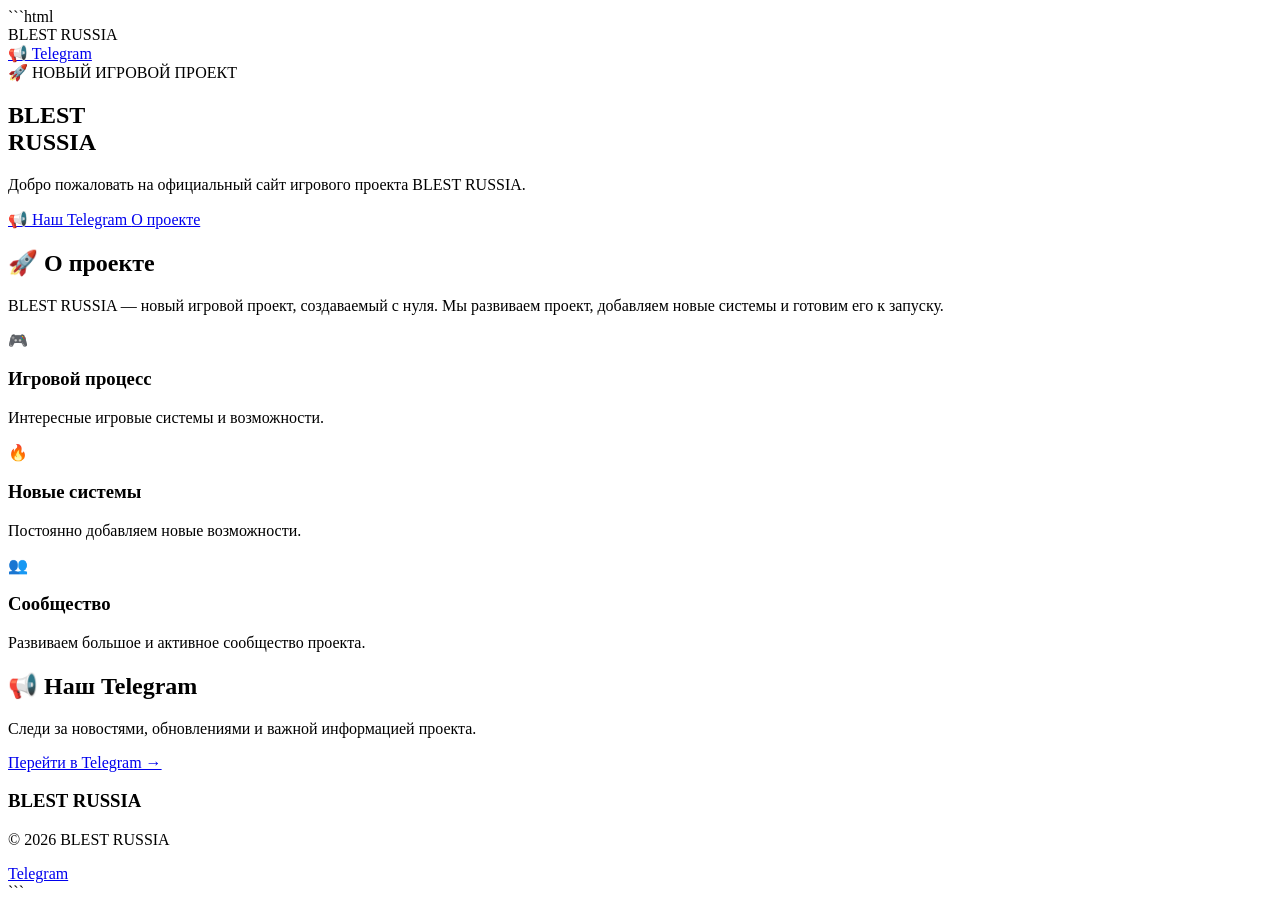
==== index.html @ 80055fb0 "Create index.html" ====
```html
<!DOCTYPE html>
<html lang="ru">
<head>
    <meta charset="UTF-8">
    <meta name="viewport" content="width=device-width, initial-scale=1.0">

    <title>BLEST RUSSIA</title>

    <link rel="stylesheet" href="style.css">
</head>

<body>

<header>
    <div class="logo">
        BLEST <span>RUSSIA</span>
    </div>

    <a href="https://t.me/crmp_blest" target="_blank" class="telegram">
        📢 Telegram
    </a>
</header>


<section class="hero">

    <div class="hero-content">

        <div class="label">
            🚀 НОВЫЙ ИГРОВОЙ ПРОЕКТ
        </div>

        <h1>
            BLEST<br>
            <span>RUSSIA</span>
        </h1>

        <p>
            Добро пожаловать на официальный сайт
            игрового проекта BLEST RUSSIA.
        </p>

        <div class="buttons">

            <a
                href="https://t.me/crmp_blest"
                target="_blank"
                class="main-button"
            >
                📢 Наш Telegram
            </a>

            <a
                href="#about"
                class="second-button"
            >
                О проекте
            </a>

        </div>

    </div>

</section>


<section id="about" class="about">

    <h2>🚀 О проекте</h2>

    <p class="about-text">
        BLEST RUSSIA — новый игровой проект,
        создаваемый с нуля. Мы развиваем проект,
        добавляем новые системы и готовим его
        к запуску.
    </p>


    <div class="cards">

        <div class="card">
            <div class="icon">🎮</div>

            <h3>Игровой процесс</h3>

            <p>
                Интересные игровые системы
                и возможности.
            </p>
        </div>


        <div class="card">
            <div class="icon">🔥</div>

            <h3>Новые системы</h3>

            <p>
                Постоянно добавляем новые
                возможности.
            </p>
        </div>


        <div class="card">
            <div class="icon">👥</div>

            <h3>Сообщество</h3>

            <p>
                Развиваем большое и активное
                сообщество проекта.
            </p>
        </div>

    </div>

</section>


<section class="telegram-section">

    <h2>📢 Наш Telegram</h2>

    <p>
        Следи за новостями, обновлениями
        и важной информацией проекта.
    </p>

    <a
        href="https://t.me/crmp_blest"
        target="_blank"
        class="main-button"
    >
        Перейти в Telegram →
    </a>

</section>


<footer>

    <h3>BLEST RUSSIA</h3>

    <p>
        © 2026 BLEST RUSSIA
    </p>

    <a href="https://t.me/crmp_blest" target="_blank">
        Telegram
    </a>

</footer>

</body>
</html>
```
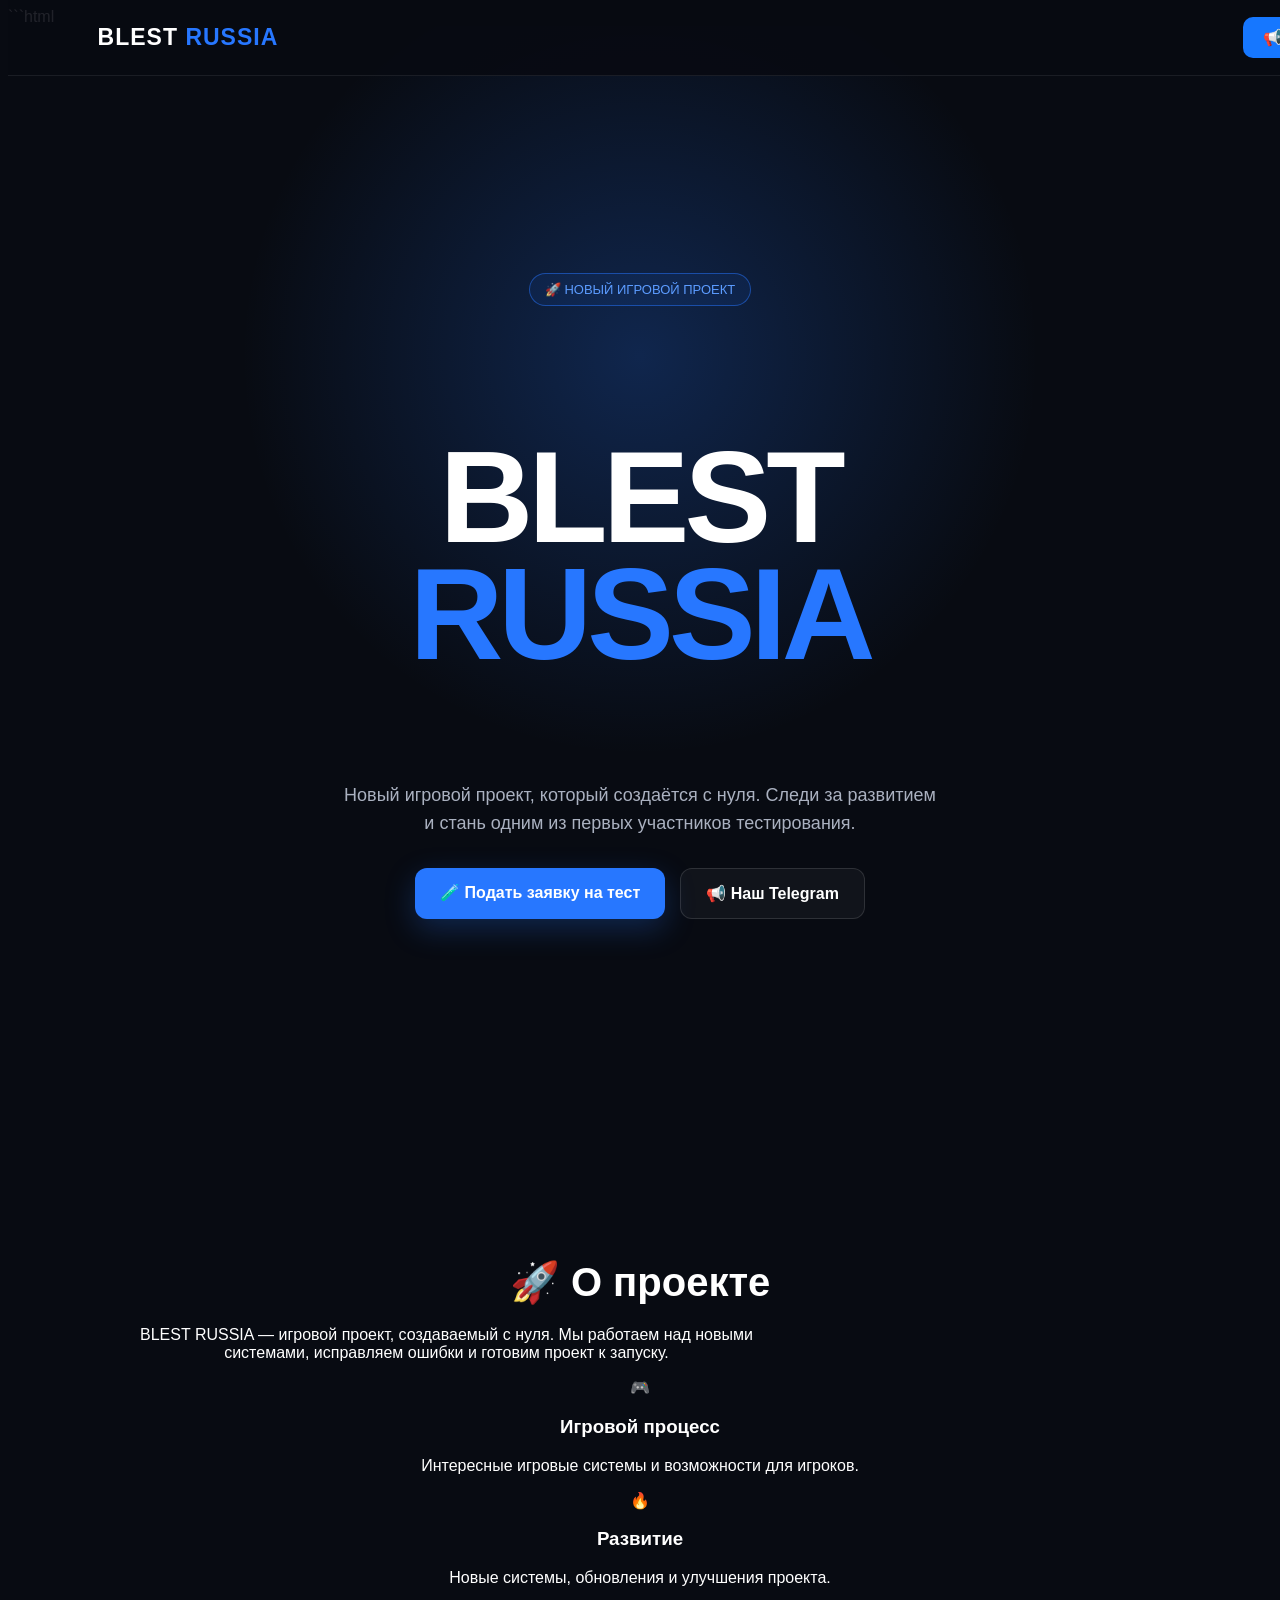
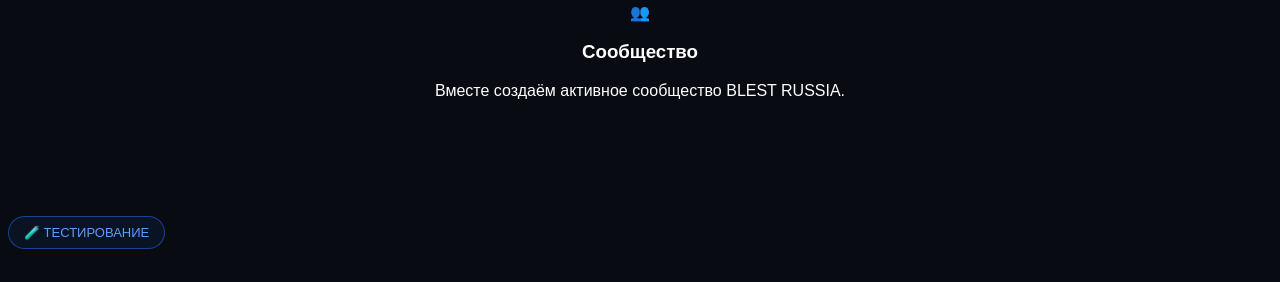
==== commit 6188fb23: "Update index.html" ====
--- a/index.html
+++ b/index.html
@@ -1,9 +1,13 @@
 ```html
 <!DOCTYPE html>
 <html lang="ru">
+
 <head>
     <meta charset="UTF-8">
-    <meta name="viewport" content="width=device-width, initial-scale=1.0">
+    <meta
+        name="viewport"
+        content="width=device-width, initial-scale=1.0"
+    >
 
     <title>BLEST RUSSIA</title>
 
@@ -13,146 +17,159 @@
 <body>
 
 <header>
+
     <div class="logo">
         BLEST <span>RUSSIA</span>
     </div>
 
-    <a href="https://t.me/crmp_blest" target="_blank" class="telegram">
+    <a
+        href="https://t.me/crmp_blest"
+        target="_blank"
+        class="telegram"
+    >
         📢 Telegram
     </a>
+
 </header>
 
 
-<section class="hero">
+<main>
 
-    <div class="hero-content">
+    <!-- ГЛАВНЫЙ ЭКРАН -->
 
-        <div class="label">
-            🚀 НОВЫЙ ИГРОВОЙ ПРОЕКТ
-        </div>
+    <section class="hero">
 
-        <h1>
-            BLEST<br>
-            <span>RUSSIA</span>
-        </h1>
+        <div class="hero-content">
 
-        <p>
-            Добро пожаловать на официальный сайт
-            игрового проекта BLEST RUSSIA.
-        </p>
+            <div class="label">
+                🚀 НОВЫЙ ИГРОВОЙ ПРОЕКТ
+            </div>
 
-        <div class="buttons">
+            <h1>
+                BLEST<br>
+                <span>RUSSIA</span>
+            </h1>
 
-            <a
-                href="https://t.me/crmp_blest"
-                target="_blank"
-                class="main-button"
-            >
-                📢 Наш Telegram
-            </a>
+            <p>
+                Новый игровой проект, который создаётся
+                с нуля. Следи за развитием и стань одним
+                из первых участников тестирования.
+            </p>
 
-            <a
-                href="#about"
-                class="second-button"
-            >
-                О проекте
-            </a>
+
+            <div class="buttons">
+
+                <a
+                    href="application.html"
+                    class="main-button"
+                >
+                    🧪 Подать заявку на тест
+                </a>
+
+
+                <a
+                    href="https://t.me/crmp_blest"
+                    target="_blank"
+                    class="second-button"
+                >
+                    📢 Наш Telegram
+                </a>
+
+            </div>
 
         </div>
 
-    </div>
-
-</section>
+    </section>
 
 
-<section id="about" class="about">
+    <!-- О ПРОЕКТЕ -->
 
-    <h2>🚀 О проекте</h2>
+    <section
+        id="about"
+        class="about"
+    >
 
-    <p class="about-text">
-        BLEST RUSSIA — новый игровой проект,
-        создаваемый с нуля. Мы развиваем проект,
-        добавляем новые системы и готовим его
-        к запуску.
-    </p>
+        <h2>
+            🚀 О проекте
+        </h2>
+
+        <p class="about-text">
+            BLEST RUSSIA — игровой проект,
+            создаваемый с нуля. Мы работаем над
+            новыми системами, исправляем ошибки
+            и готовим проект к запуску.
+        </p>
 
 
-    <div class="cards">
+        <div class="cards">
 
-        <div class="card">
-            <div class="icon">🎮</div>
 
-            <h3>Игровой процесс</h3>
+            <div class="card">
 
-            <p>
-                Интересные игровые системы
-                и возможности.
-            </p>
+                <div class="icon">
+                    🎮
+                </div>
+
+                <h3>
+                    Игровой процесс
+                </h3>
+
+                <p>
+                    Интересные игровые системы
+                    и возможности для игроков.
+                </p>
+
+            </div>
+
+
+            <div class="card">
+
+                <div class="icon">
+                    🔥
+                </div>
+
+                <h3>
+                    Развитие
+                </h3>
+
+                <p>
+                    Новые системы, обновления
+                    и улучшения проекта.
+                </p>
+
+            </div>
+
+
+            <div class="card">
+
+                <div class="icon">
+                    👥
+                </div>
+
+                <h3>
+                    Сообщество
+                </h3>
+
+                <p>
+                    Вместе создаём активное
+                    сообщество BLEST RUSSIA.
+                </p>
+
+            </div>
+
+
         </div>
 
+    </section>
 
-        <div class="card">
-            <div class="icon">🔥</div>
 
-            <h3>Новые системы</h3>
+    <!-- ТЕСТИРОВАНИЕ -->
 
-            <p>
-                Постоянно добавляем новые
-                возможности.
-            </p>
+    <section class="telegram-section">
+
+        <div class="label">
+            🧪 ТЕСТИРОВАНИЕ
         </div>
 
-
-        <div class="card">
-            <div class="icon">👥</div>
-
-            <h3>Сообщество</h3>
-
-            <p>
-                Развиваем большое и активное
-                сообщество проекта.
-            </p>
-        </div>
-
-    </div>
-
-</section>
-
-
-<section class="telegram-section">
-
-    <h2>📢 Наш Telegram</h2>
-
-    <p>
-        Следи за новостями, обновлениями
-        и важной информацией проекта.
-    </p>
-
-    <a
-        href="https://t.me/crmp_blest"
-        target="_blank"
-        class="main-button"
-    >
-        Перейти в Telegram →
-    </a>
-
-</section>
-
-
-<footer>
-
-    <h3>BLEST RUSSIA</h3>
-
-    <p>
-        © 2026 BLEST RUSSIA
-    </p>
-
-    <a href="https://t.me/crmp_blest" target="_blank">
-        Telegram
-    </a>
-
-</footer>
-
-</body>
-</html>
+        <h2
 ```
--- a/style.css
+++ b/style.css
@@ -0,0 +1,210 @@
+```css
+* {
+    margin: 0;
+    padding: 0;
+    box-sizing: border-box;
+}
+
+html {
+    scroll-behavior: smooth;
+}
+
+body {
+    font-family: Arial, sans-serif;
+    background: #080b12;
+    color: white;
+    overflow-x: hidden;
+}
+
+/* HEADER */
+
+header {
+    width: 100%;
+    height: 75px;
+    padding: 0 7%;
+    display: flex;
+    align-items: center;
+    justify-content: space-between;
+
+    background: rgba(8, 11, 18, 0.9);
+    border-bottom: 1px solid rgba(255,255,255,0.08);
+
+    position: fixed;
+    top: 0;
+    z-index: 100;
+}
+
+.logo {
+    font-size: 23px;
+    font-weight: 900;
+    letter-spacing: 1px;
+}
+
+.logo span {
+    color: #2777ff;
+}
+
+.telegram {
+    text-decoration: none;
+    color: white;
+
+    padding: 11px 20px;
+    border-radius: 10px;
+
+    background: #1677ff;
+
+    font-weight: bold;
+
+    transition: 0.3s;
+}
+
+.telegram:hover {
+    transform: translateY(-2px);
+}
+
+
+/* HERO */
+
+.hero {
+    min-height: 100vh;
+
+    display: flex;
+    align-items: center;
+    justify-content: center;
+
+    text-align: center;
+
+    padding: 120px 20px 80px;
+
+    background:
+        radial-gradient(
+            circle at 50% 30%,
+            rgba(39,119,255,0.25),
+            transparent 40%
+        );
+}
+
+.hero-content {
+    max-width: 850px;
+}
+
+.label {
+    display: inline-block;
+
+    padding: 8px 15px;
+
+    border: 1px solid rgba(39,119,255,0.5);
+
+    border-radius: 50px;
+
+    color: #5c9cff;
+
+    background: rgba(39,119,255,0.08);
+
+    font-size: 13px;
+
+    margin-bottom: 25px;
+}
+
+.hero h1 {
+    font-size: clamp(60px, 12vw, 130px);
+
+    line-height: 0.9;
+
+    font-weight: 900;
+
+    letter-spacing: -5px;
+}
+
+.hero h1 span {
+    color: #2777ff;
+}
+
+.hero p {
+    margin: 30px auto;
+
+    max-width: 600px;
+
+    color: #aab1c0;
+
+    font-size: 18px;
+
+    line-height: 1.6;
+}
+
+
+/* BUTTONS */
+
+.buttons {
+    display: flex;
+
+    justify-content: center;
+
+    gap: 15px;
+
+    flex-wrap: wrap;
+}
+
+.main-button,
+.second-button {
+    display: inline-block;
+
+    padding: 15px 25px;
+
+    border-radius: 12px;
+
+    text-decoration: none;
+
+    font-weight: bold;
+
+    transition: 0.3s;
+}
+
+.main-button {
+    background: #2777ff;
+    color: white;
+
+    box-shadow: 0 10px 30px rgba(39,119,255,0.25);
+}
+
+.main-button:hover {
+    transform: translateY(-3px);
+}
+
+.second-button {
+    color: white;
+
+    border: 1px solid rgba(255,255,255,0.12);
+
+    background: rgba(255,255,255,0.04);
+}
+
+.second-button:hover {
+    background: rgba(255,255,255,0.08);
+}
+
+
+/* ABOUT */
+
+.about {
+    padding: 100px 7%;
+
+    max-width: 1200px;
+
+    margin: auto;
+
+    text-align: center;
+}
+
+.about h2,
+.telegram-section h2 {
+    font-size: 40px;
+
+    margin-bottom: 20px;
+}
+
+.about-text {
+    max-width: 700px;
+
+    margin:
+```
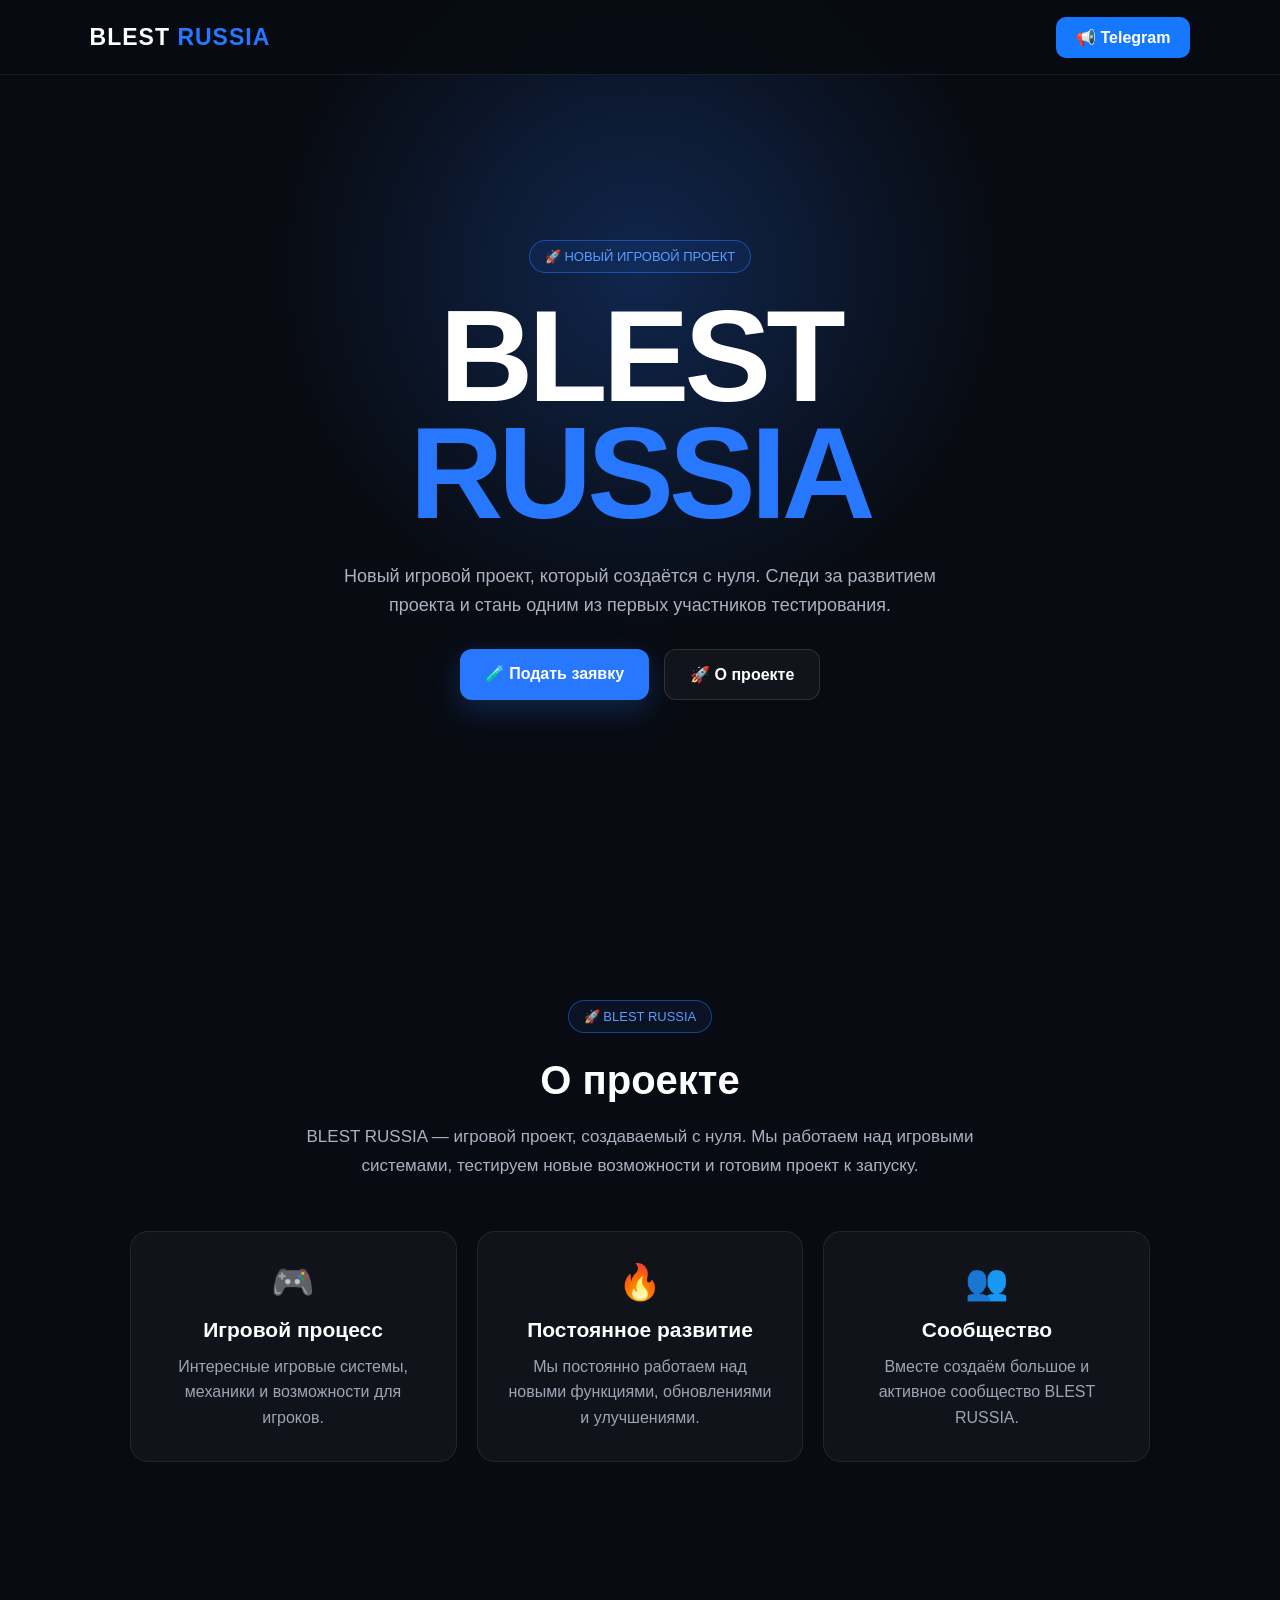
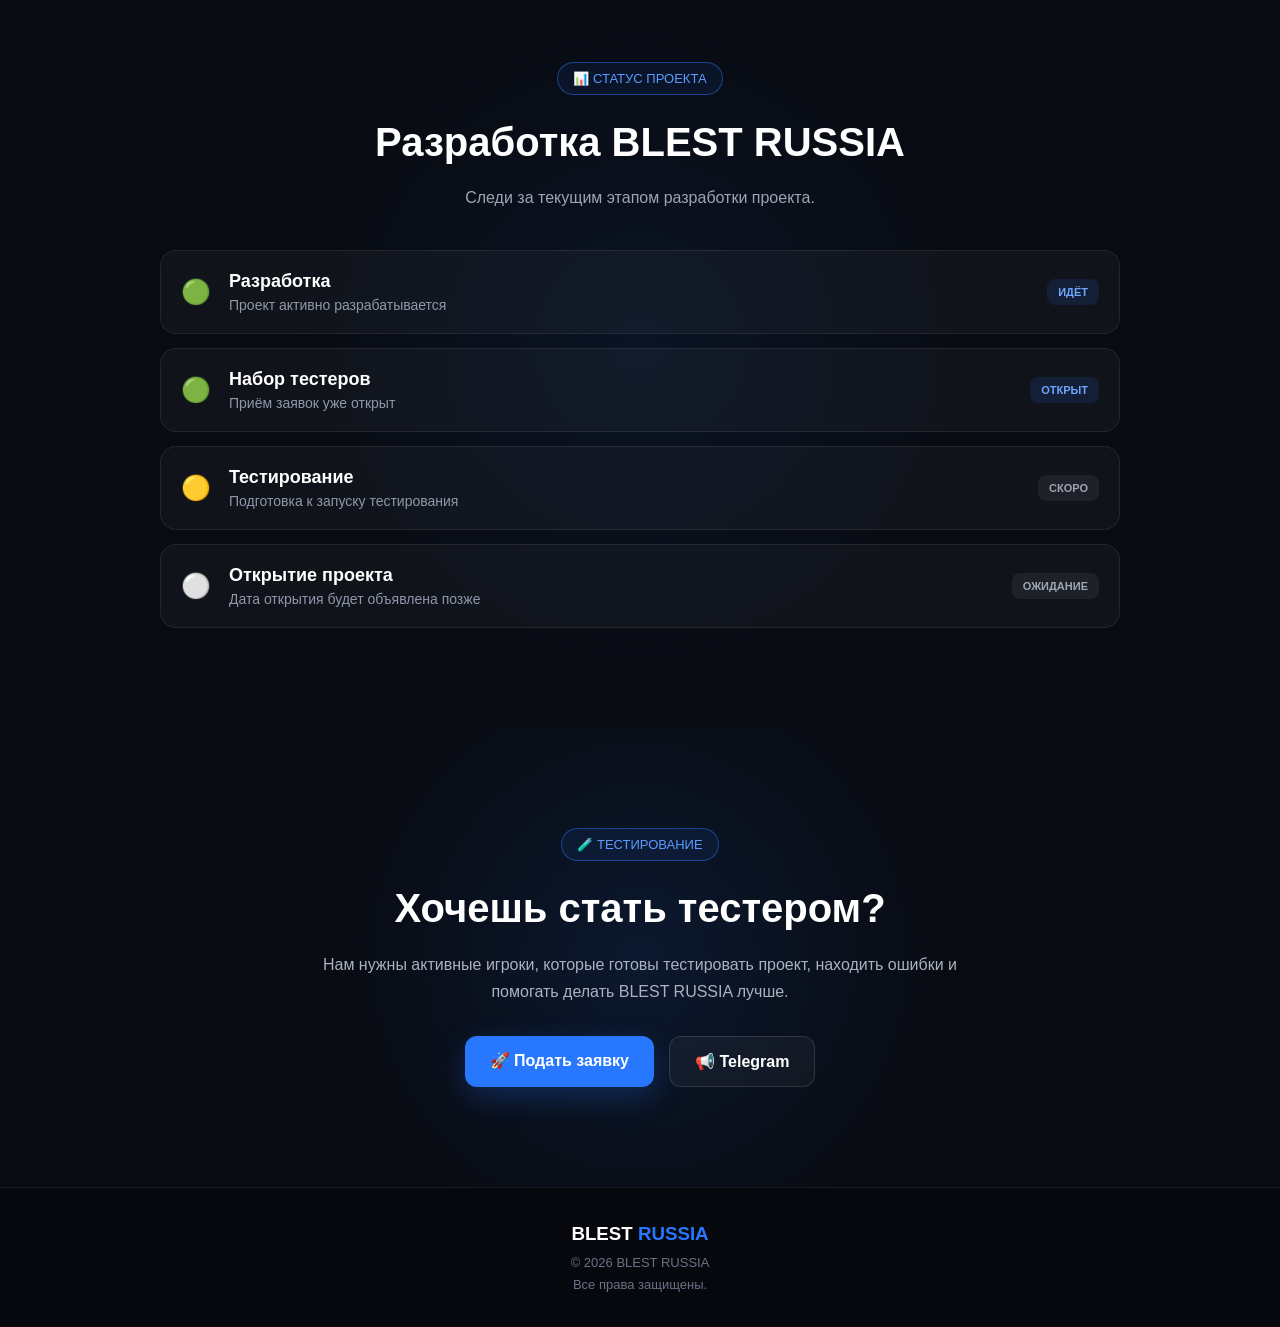
==== commit 1ee79a28: "Update index.html" ====
--- a/index.html
+++ b/index.html
@@ -1,15 +1,20 @@
-```html
 <!DOCTYPE html>
 <html lang="ru">
 
 <head>
     <meta charset="UTF-8">
+
     <meta
         name="viewport"
         content="width=device-width, initial-scale=1.0"
     >
 
-    <title>BLEST RUSSIA</title>
+    <meta
+        name="description"
+        content="BLEST RUSSIA — новый игровой проект. Следи за разработкой и подавай заявку на тестирование."
+    >
+
+    <title>BLEST RUSSIA — Игровой проект</title>
 
     <link rel="stylesheet" href="style.css">
 </head>
@@ -25,6 +30,7 @@
     <a
         href="https://t.me/crmp_blest"
         target="_blank"
+        rel="noopener noreferrer"
         class="telegram"
     >
         📢 Telegram
@@ -35,7 +41,7 @@
 
 <main>
 
-    <!-- ГЛАВНЫЙ ЭКРАН -->
+    <!-- HERO -->
 
     <section class="hero">
 
@@ -52,10 +58,10 @@
 
             <p>
                 Новый игровой проект, который создаётся
-                с нуля. Следи за развитием и стань одним
-                из первых участников тестирования.
+                с нуля. Следи за развитием проекта
+                и стань одним из первых участников
+                тестирования.
             </p>
-
 
             <div class="buttons">
 
@@ -63,16 +69,14 @@
                     href="application.html"
                     class="main-button"
                 >
-                    🧪 Подать заявку на тест
+                    🧪 Подать заявку
                 </a>
 
-
                 <a
-                    href="https://t.me/crmp_blest"
-                    target="_blank"
+                    href="#about"
                     class="second-button"
                 >
-                    📢 Наш Telegram
+                    🚀 О проекте
                 </a>
 
             </div>
@@ -82,27 +86,30 @@
     </section>
 
 
-    <!-- О ПРОЕКТЕ -->
+    <!-- ABOUT -->
 
     <section
         id="about"
         class="about"
     >
 
+        <div class="label">
+            🚀 BLEST RUSSIA
+        </div>
+
         <h2>
-            🚀 О проекте
+            О проекте
         </h2>
 
         <p class="about-text">
             BLEST RUSSIA — игровой проект,
             создаваемый с нуля. Мы работаем над
-            новыми системами, исправляем ошибки
-            и готовим проект к запуску.
+            игровыми системами, тестируем новые
+            возможности и готовим проект к запуску.
         </p>
 
 
         <div class="cards">
-
 
             <div class="card">
 
@@ -115,8 +122,9 @@
                 </h3>
 
                 <p>
-                    Интересные игровые системы
-                    и возможности для игроков.
+                    Интересные игровые системы,
+                    механики и возможности
+                    для игроков.
                 </p>
 
             </div>
@@ -129,12 +137,13 @@
                 </div>
 
                 <h3>
-                    Развитие
+                    Постоянное развитие
                 </h3>
 
                 <p>
-                    Новые системы, обновления
-                    и улучшения проекта.
+                    Мы постоянно работаем над
+                    новыми функциями, обновлениями
+                    и улучшениями.
                 </p>
 
             </div>
@@ -151,19 +160,142 @@
                 </h3>
 
                 <p>
-                    Вместе создаём активное
-                    сообщество BLEST RUSSIA.
+                    Вместе создаём большое и
+                    активное сообщество
+                    BLEST RUSSIA.
                 </p>
 
             </div>
 
-
         </div>
 
     </section>
 
 
-    <!-- ТЕСТИРОВАНИЕ -->
+    <!-- STATUS -->
+
+    <section class="status-section">
+
+        <div class="label">
+            📊 СТАТУС ПРОЕКТА
+        </div>
+
+        <h2>
+            Разработка BLEST RUSSIA
+        </h2>
+
+        <p class="status-description">
+            Следи за текущим этапом разработки проекта.
+        </p>
+
+
+        <div class="status-list">
+
+            <div class="status-item">
+
+                <div class="status-icon">
+                    🟢
+                </div>
+
+                <div class="status-info">
+
+                    <h3>
+                        Разработка
+                    </h3>
+
+                    <p>
+                        Проект активно разрабатывается
+                    </p>
+
+                </div>
+
+                <span class="status-active">
+                    ИДЁТ
+                </span>
+
+            </div>
+
+
+            <div class="status-item">
+
+                <div class="status-icon">
+                    🟢
+                </div>
+
+                <div class="status-info">
+
+                    <h3>
+                        Набор тестеров
+                    </h3>
+
+                    <p>
+                        Приём заявок уже открыт
+                    </p>
+
+                </div>
+
+                <span class="status-active">
+                    ОТКРЫТ
+                </span>
+
+            </div>
+
+
+            <div class="status-item">
+
+                <div class="status-icon">
+                    🟡
+                </div>
+
+                <div class="status-info">
+
+                    <h3>
+                        Тестирование
+                    </h3>
+
+                    <p>
+                        Подготовка к запуску тестирования
+                    </p>
+
+                </div>
+
+                <span class="status-wait">
+                    СКОРО
+                </span>
+
+            </div>
+
+
+            <div class="status-item">
+
+                <div class="status-icon">
+                    ⚪
+                </div>
+
+                <div class="status-info">
+
+                    <h3>
+                        Открытие проекта
+                    </h3>
+
+                    <p>
+                        Дата открытия будет объявлена позже
+                    </p>
+
+                </div>
+
+                <span class="status-wait">
+                    ОЖИДАНИЕ
+                </span>
+
+            </div>
+
+        </div>
+
+    </section>
+
+
+    <!-- TESTING -->
 
     <section class="telegram-section">
 
@@ -171,5 +303,60 @@
             🧪 ТЕСТИРОВАНИЕ
         </div>
 
-        <h2
-```
+        <h2>
+            Хочешь стать тестером?
+        </h2>
+
+        <p>
+            Нам нужны активные игроки, которые готовы
+            тестировать проект, находить ошибки
+            и помогать делать BLEST RUSSIA лучше.
+        </p>
+
+        <div class="buttons">
+
+            <a
+                href="application.html"
+                class="main-button"
+            >
+                🚀 Подать заявку
+            </a>
+
+            <a
+                href="https://t.me/crmp_blest"
+                target="_blank"
+                rel="noopener noreferrer"
+                class="second-button"
+            >
+                📢 Telegram
+            </a>
+
+        </div>
+
+    </section>
+
+</main>
+
+
+<!-- FOOTER -->
+
+<footer>
+
+    <h3>
+        BLEST <span>RUSSIA</span>
+    </h3>
+
+    <p>
+        © 2026 BLEST RUSSIA
+    </p>
+
+    <p class="footer-small">
+        Все права защищены.
+    </p>
+
+</footer>
+
+
+</body>
+
+</html>
--- a/style.css
+++ b/style.css
@@ -1,4 +1,3 @@
-```css
 * {
     margin: 0;
     padding: 0;
@@ -11,32 +10,48 @@
 
 body {
     font-family: Arial, sans-serif;
+
     background: #080b12;
+
     color: white;
+
     overflow-x: hidden;
 }
 
-/* HEADER */
+
+/* =========================
+   HEADER
+========================= */
 
 header {
     width: 100%;
     height: 75px;
+
     padding: 0 7%;
+
     display: flex;
     align-items: center;
     justify-content: space-between;
 
-    background: rgba(8, 11, 18, 0.9);
-    border-bottom: 1px solid rgba(255,255,255,0.08);
-
     position: fixed;
+
     top: 0;
+    left: 0;
+
     z-index: 100;
+
+    background: rgba(8, 11, 18, 0.92);
+
+    border-bottom: 1px solid rgba(255, 255, 255, 0.08);
+
+    backdrop-filter: blur(12px);
 }
 
 .logo {
     font-size: 23px;
+
     font-weight: 900;
+
     letter-spacing: 1px;
 }
 
@@ -46,9 +61,11 @@
 
 .telegram {
     text-decoration: none;
+
     color: white;
 
     padding: 11px 20px;
+
     border-radius: 10px;
 
     background: #1677ff;
@@ -60,16 +77,24 @@
 
 .telegram:hover {
     transform: translateY(-2px);
-}
-
-
-/* HERO */
+
+    box-shadow:
+        0 8px 25px
+        rgba(39, 119, 255, 0.3);
+}
+
+
+/* =========================
+   HERO
+========================= */
 
 .hero {
     min-height: 100vh;
 
     display: flex;
+
     align-items: center;
+
     justify-content: center;
 
     text-align: center;
@@ -79,7 +104,7 @@
     background:
         radial-gradient(
             circle at 50% 30%,
-            rgba(39,119,255,0.25),
+            rgba(39, 119, 255, 0.25),
             transparent 40%
         );
 }
@@ -93,13 +118,15 @@
 
     padding: 8px 15px;
 
-    border: 1px solid rgba(39,119,255,0.5);
+    border: 1px solid
+        rgba(39, 119, 255, 0.5);
 
     border-radius: 50px;
 
     color: #5c9cff;
 
-    background: rgba(39,119,255,0.08);
+    background:
+        rgba(39, 119, 255, 0.08);
 
     font-size: 13px;
 
@@ -107,7 +134,8 @@
 }
 
 .hero h1 {
-    font-size: clamp(60px, 12vw, 130px);
+    font-size:
+        clamp(60px, 12vw, 130px);
 
     line-height: 0.9;
 
@@ -123,7 +151,7 @@
 .hero p {
     margin: 30px auto;
 
-    max-width: 600px;
+    max-width: 620px;
 
     color: #aab1c0;
 
@@ -133,7 +161,9 @@
 }
 
 
-/* BUTTONS */
+/* =========================
+   BUTTONS
+========================= */
 
 .buttons {
     display: flex;
@@ -162,42 +192,57 @@
 
 .main-button {
     background: #2777ff;
+
     color: white;
 
-    box-shadow: 0 10px 30px rgba(39,119,255,0.25);
+    box-shadow:
+        0 10px 30px
+        rgba(39, 119, 255, 0.25);
 }
 
 .main-button:hover {
     transform: translateY(-3px);
+
+    box-shadow:
+        0 15px 35px
+        rgba(39, 119, 255, 0.4);
 }
 
 .second-button {
     color: white;
 
-    border: 1px solid rgba(255,255,255,0.12);
-
-    background: rgba(255,255,255,0.04);
+    border: 1px solid
+        rgba(255, 255, 255, 0.12);
+
+    background:
+        rgba(255, 255, 255, 0.04);
 }
 
 .second-button:hover {
-    background: rgba(255,255,255,0.08);
-}
-
-
-/* ABOUT */
+    background:
+        rgba(255, 255, 255, 0.08);
+
+    transform: translateY(-3px);
+}
+
+
+/* =========================
+   ABOUT
+========================= */
 
 .about {
+    max-width: 1200px;
+
+    margin: auto;
+
     padding: 100px 7%;
 
-    max-width: 1200px;
-
-    margin: auto;
-
     text-align: center;
 }
 
 .about h2,
-.telegram-section h2 {
+.telegram-section h2,
+.status-section h2 {
     font-size: 40px;
 
     margin-bottom: 20px;
@@ -206,5 +251,335 @@
 .about-text {
     max-width: 700px;
 
-    margin:
-```
+    margin: 0 auto 50px;
+
+    color: #aab1c0;
+
+    font-size: 17px;
+
+    line-height: 1.7;
+}
+
+
+/* =========================
+   CARDS
+========================= */
+
+.cards {
+    display: grid;
+
+    grid-template-columns:
+        repeat(3, 1fr);
+
+    gap: 20px;
+}
+
+.card {
+    padding: 30px;
+
+    border-radius: 18px;
+
+    background:
+        rgba(255, 255, 255, 0.035);
+
+    border: 1px solid
+        rgba(255, 255, 255, 0.08);
+
+    transition: 0.3s;
+}
+
+.card:hover {
+    transform: translateY(-7px);
+
+    border-color:
+        rgba(39, 119, 255, 0.4);
+
+    background:
+        rgba(39, 119, 255, 0.06);
+}
+
+.icon {
+    font-size: 35px;
+
+    margin-bottom: 15px;
+}
+
+.card h3 {
+    margin-bottom: 12px;
+
+    font-size: 21px;
+}
+
+.card p {
+    color: #9da5b5;
+
+    line-height: 1.6;
+}
+
+
+/* =========================
+   STATUS
+========================= */
+
+.status-section {
+    max-width: 1000px;
+
+    margin: 0 auto;
+
+    padding: 100px 20px;
+
+    text-align: center;
+
+    background:
+        radial-gradient(
+            circle at 50% 50%,
+            rgba(39, 119, 255, 0.08),
+            transparent 55%
+        );
+}
+
+.status-description {
+    color: #9da5b5;
+
+    margin-bottom: 40px;
+
+    line-height: 1.6;
+}
+
+.status-list {
+    display: flex;
+
+    flex-direction: column;
+
+    gap: 14px;
+}
+
+.status-item {
+    display: flex;
+
+    align-items: center;
+
+    gap: 18px;
+
+    padding: 20px;
+
+    text-align: left;
+
+    border-radius: 16px;
+
+    background:
+        rgba(255, 255, 255, 0.035);
+
+    border: 1px solid
+        rgba(255, 255, 255, 0.08);
+
+    transition: 0.3s;
+}
+
+.status-item:hover {
+    transform: translateY(-3px);
+
+    border-color:
+        rgba(39, 119, 255, 0.35);
+
+    background:
+        rgba(39, 119, 255, 0.05);
+}
+
+.status-icon {
+    font-size: 24px;
+}
+
+.status-info {
+    flex: 1;
+}
+
+.status-info h3 {
+    margin-bottom: 5px;
+
+    font-size: 18px;
+}
+
+.status-info p {
+    color: #8f98aa;
+
+    font-size: 14px;
+}
+
+.status-active,
+.status-wait {
+    padding: 7px 11px;
+
+    border-radius: 8px;
+
+    font-size: 11px;
+
+    font-weight: bold;
+}
+
+.status-active {
+    color: #6fa5ff;
+
+    background:
+        rgba(39, 119, 255, 0.12);
+}
+
+.status-wait {
+    color: #9da5b5;
+
+    background:
+        rgba(255, 255, 255, 0.06);
+}
+
+
+/* =========================
+   TESTING
+========================= */
+
+.telegram-section {
+    padding: 100px 20px;
+
+    text-align: center;
+
+    background:
+        radial-gradient(
+            circle at 50% 50%,
+            rgba(39, 119, 255, 0.12),
+            transparent 45%
+        );
+}
+
+.telegram-section p {
+    max-width: 650px;
+
+    margin: 0 auto 30px;
+
+    color: #aab1c0;
+
+    line-height: 1.7;
+}
+
+
+/* =========================
+   FOOTER
+========================= */
+
+footer {
+    padding: 35px 20px;
+
+    text-align: center;
+
+    border-top: 1px solid
+        rgba(255, 255, 255, 0.08);
+
+    background: #06080d;
+}
+
+footer h3 {
+    margin-bottom: 10px;
+}
+
+footer h3 span {
+    color: #2777ff;
+}
+
+footer p {
+    color: #697386;
+
+    font-size: 13px;
+}
+
+.footer-small {
+    margin-top: 7px;
+}
+
+
+/* =========================
+   MOBILE
+========================= */
+
+@media (max-width: 800px) {
+
+    header {
+        padding: 0 20px;
+    }
+
+    .logo {
+        font-size: 18px;
+    }
+
+    .telegram {
+        padding: 9px 14px;
+
+        font-size: 13px;
+    }
+
+    .hero h1 {
+        letter-spacing: -3px;
+    }
+
+    .hero p {
+        font-size: 16px;
+    }
+
+    .cards {
+        grid-template-columns: 1fr;
+    }
+
+    .about h2,
+    .telegram-section h2,
+    .status-section h2 {
+        font-size: 32px;
+    }
+}
+
+
+/* =========================
+   SMALL MOBILE
+========================= */
+
+@media (max-width: 450px) {
+
+    .buttons {
+        flex-direction: column;
+    }
+
+    .main-button,
+    .second-button {
+        width: 100%;
+    }
+
+    .hero {
+        padding-left: 15px;
+        padding-right: 15px;
+    }
+
+    .about {
+        padding-left: 20px;
+        padding-right: 20px;
+    }
+
+    .status-section {
+        padding-left: 12px;
+        padding-right: 12px;
+    }
+
+    .status-item {
+        padding: 16px;
+
+        gap: 12px;
+    }
+
+    .status-info h3 {
+        font-size: 16px;
+    }
+
+    .status-info p {
+        font-size: 12px;
+    }
+
+    .status-active,
+    .status-wait {
+        display: none;
+    }
+}
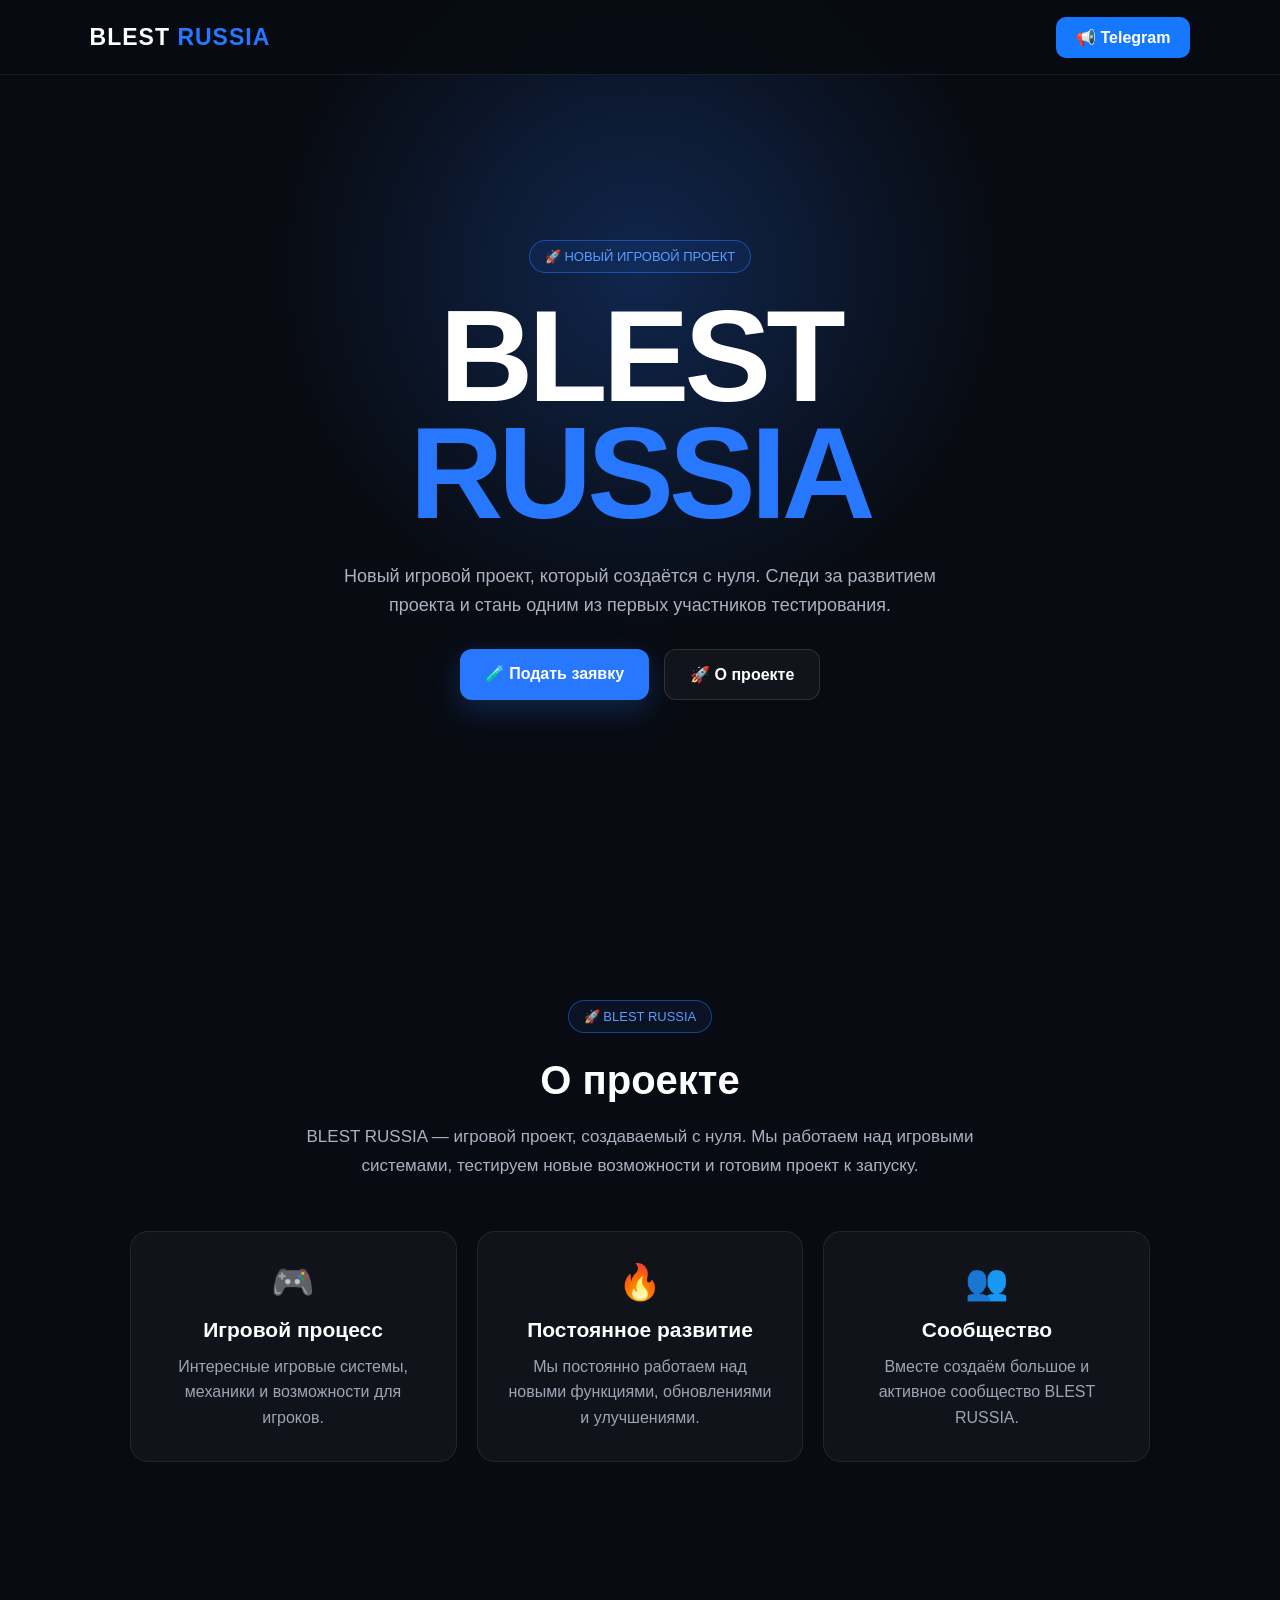
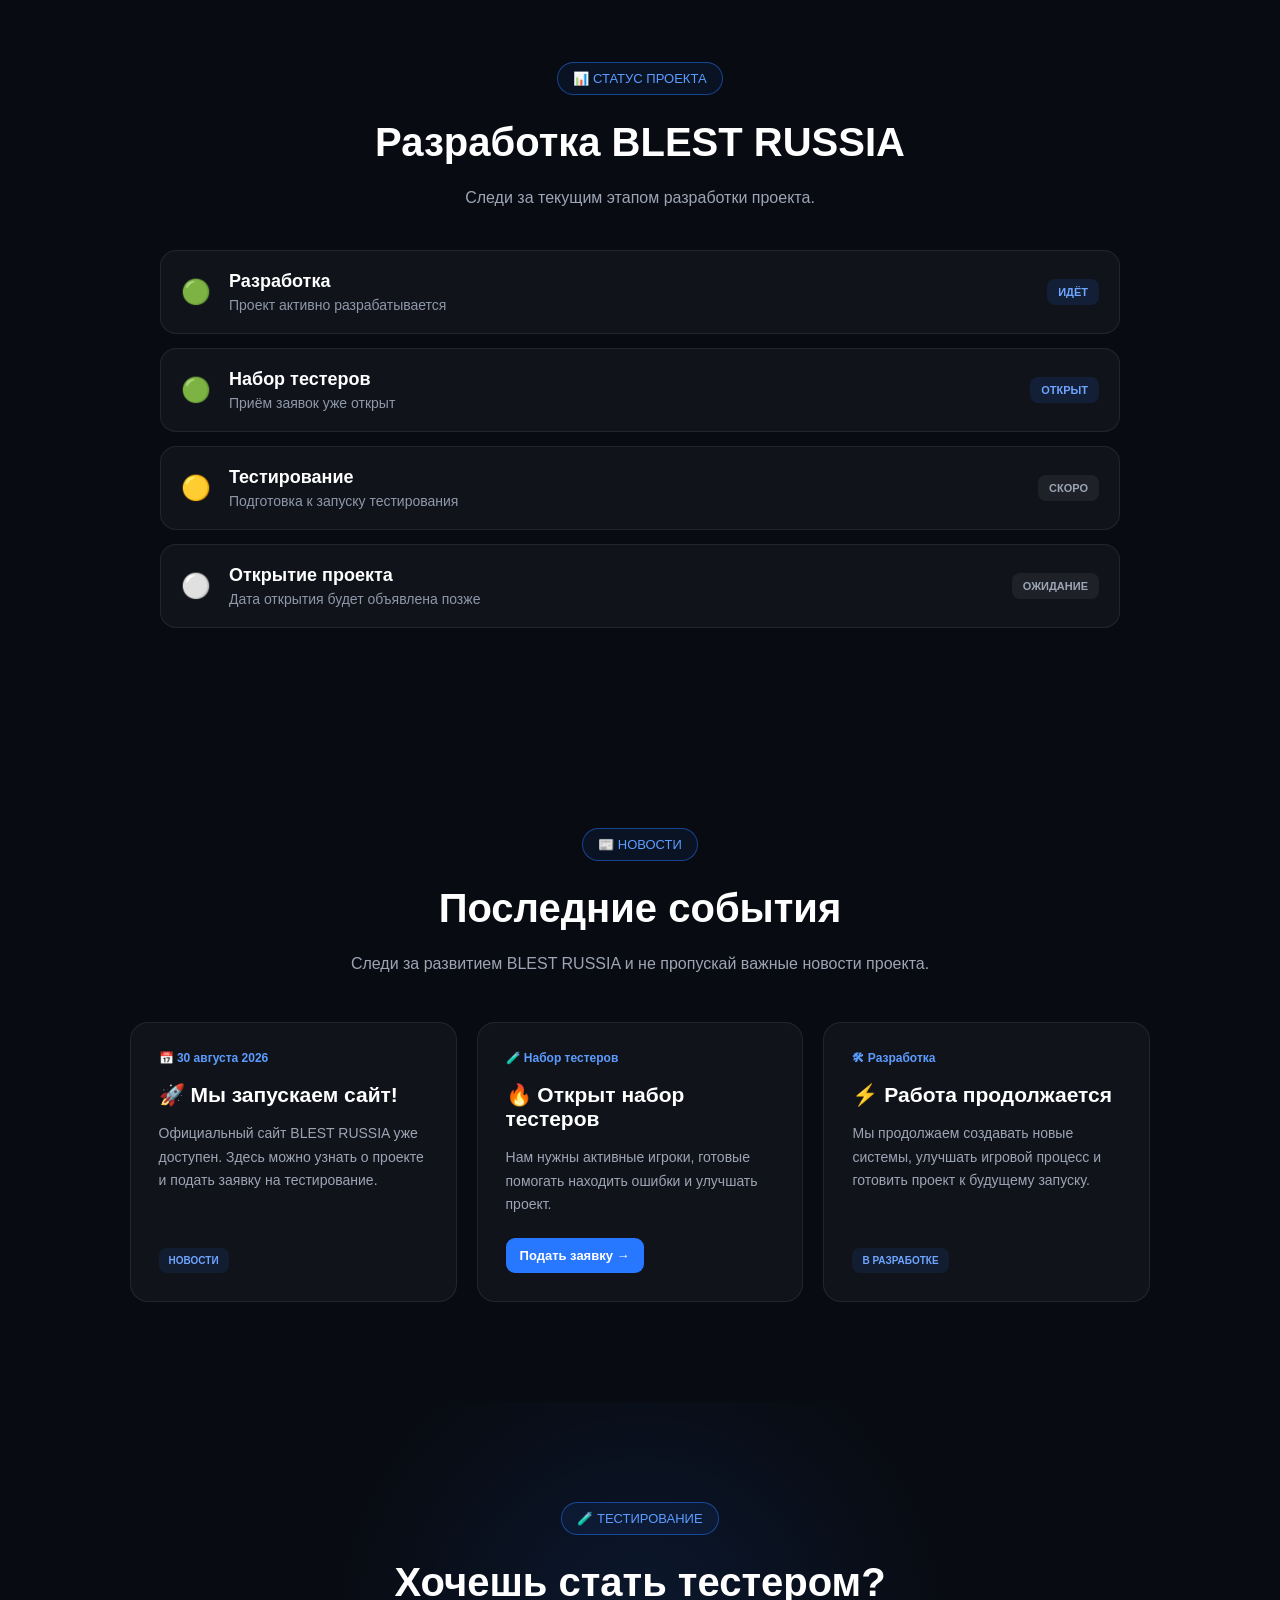
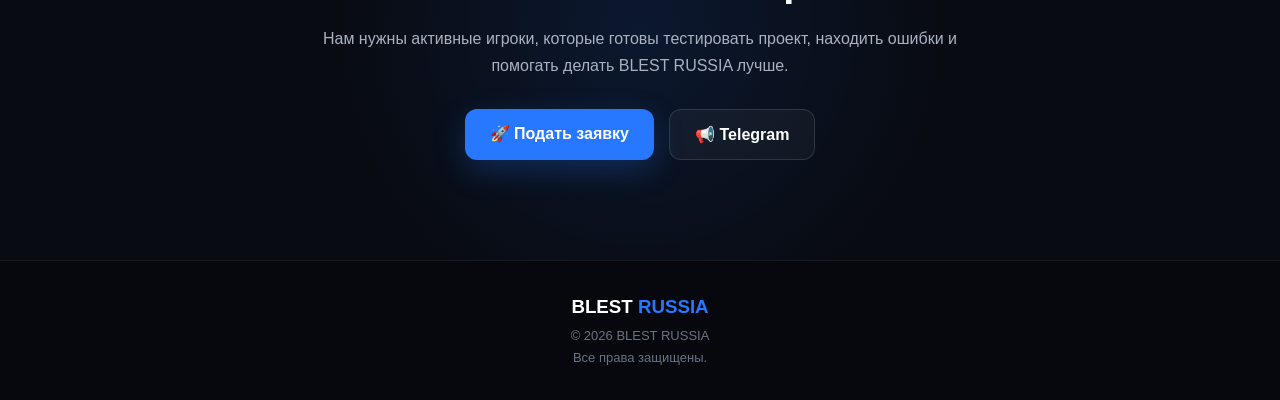
==== commit 1f43e54e: "Update index.html" ====
--- a/index.html
+++ b/index.html
@@ -4,10 +4,7 @@
 <head>
     <meta charset="UTF-8">
 
-    <meta
-        name="viewport"
-        content="width=device-width, initial-scale=1.0"
-    >
+    <meta name="viewport" content="width=device-width, initial-scale=1.0">
 
     <meta
         name="description"
@@ -88,10 +85,7 @@
 
     <!-- ABOUT -->
 
-    <section
-        id="about"
-        class="about"
-    >
+    <section id="about" class="about">
 
         <div class="label">
             🚀 BLEST RUSSIA
@@ -295,6 +289,102 @@
     </section>
 
 
+    <!-- NEWS -->
+
+    <section class="news-section">
+
+        <div class="label">
+            📰 НОВОСТИ
+        </div>
+
+        <h2>
+            Последние события
+        </h2>
+
+        <p class="news-description">
+            Следи за развитием BLEST RUSSIA и не пропускай
+            важные новости проекта.
+        </p>
+
+
+        <div class="news-grid">
+
+
+            <article class="news-card">
+
+                <div class="news-date">
+                    📅 30 августа 2026
+                </div>
+
+                <h3>
+                    🚀 Мы запускаем сайт!
+                </h3>
+
+                <p>
+                    Официальный сайт BLEST RUSSIA уже доступен.
+                    Здесь можно узнать о проекте и подать заявку
+                    на тестирование.
+                </p>
+
+                <span class="news-tag">
+                    НОВОСТИ
+                </span>
+
+            </article>
+
+
+            <article class="news-card">
+
+                <div class="news-date">
+                    🧪 Набор тестеров
+                </div>
+
+                <h3>
+                    🔥 Открыт набор тестеров
+                </h3>
+
+                <p>
+                    Нам нужны активные игроки, готовые помогать
+                    находить ошибки и улучшать проект.
+                </p>
+
+                <a
+                    href="application.html"
+                    class="news-button"
+                >
+                    Подать заявку →
+                </a>
+
+            </article>
+
+
+            <article class="news-card">
+
+                <div class="news-date">
+                    🛠 Разработка
+                </div>
+
+                <h3>
+                    ⚡ Работа продолжается
+                </h3>
+
+                <p>
+                    Мы продолжаем создавать новые системы,
+                    улучшать игровой процесс и готовить проект
+                    к будущему запуску.
+                </p>
+
+                <span class="news-tag">
+                    В РАЗРАБОТКЕ
+                </span>
+
+            </article>
+
+        </div>
+
+    </section>
+
+
     <!-- TESTING -->
 
     <section class="telegram-section">
@@ -312,6 +402,7 @@
             тестировать проект, находить ошибки
             и помогать делать BLEST RUSSIA лучше.
         </p>
+
 
         <div class="buttons">
 
@@ -356,7 +447,6 @@
 
 </footer>
 
-
 </body>
 
 </html>
--- a/style.css
+++ b/style.css
@@ -10,18 +10,13 @@
 
 body {
     font-family: Arial, sans-serif;
-
     background: #080b12;
-
     color: white;
-
     overflow-x: hidden;
 }
 
 
-/* =========================
-   HEADER
-========================= */
+/* HEADER */
 
 header {
     width: 100%;
@@ -34,7 +29,6 @@
     justify-content: space-between;
 
     position: fixed;
-
     top: 0;
     left: 0;
 
@@ -42,16 +36,15 @@
 
     background: rgba(8, 11, 18, 0.92);
 
-    border-bottom: 1px solid rgba(255, 255, 255, 0.08);
+    border-bottom: 1px solid
+        rgba(255, 255, 255, 0.08);
 
     backdrop-filter: blur(12px);
 }
 
 .logo {
     font-size: 23px;
-
     font-weight: 900;
-
     letter-spacing: 1px;
 }
 
@@ -61,7 +54,6 @@
 
 .telegram {
     text-decoration: none;
-
     color: white;
 
     padding: 11px 20px;
@@ -84,9 +76,7 @@
 }
 
 
-/* =========================
-   HERO
-========================= */
+/* HERO */
 
 .hero {
     min-height: 100vh;
@@ -94,7 +84,6 @@
     display: flex;
 
     align-items: center;
-
     justify-content: center;
 
     text-align: center;
@@ -161,9 +150,7 @@
 }
 
 
-/* =========================
-   BUTTONS
-========================= */
+/* BUTTONS */
 
 .buttons {
     display: flex;
@@ -226,9 +213,7 @@
 }
 
 
-/* =========================
-   ABOUT
-========================= */
+/* ABOUT */
 
 .about {
     max-width: 1200px;
@@ -242,7 +227,8 @@
 
 .about h2,
 .telegram-section h2,
-.status-section h2 {
+.status-section h2,
+.news-section h2 {
     font-size: 40px;
 
     margin-bottom: 20px;
@@ -261,9 +247,7 @@
 }
 
 
-/* =========================
-   CARDS
-========================= */
+/* CARDS */
 
 .cards {
     display: grid;
@@ -317,9 +301,7 @@
 }
 
 
-/* =========================
-   STATUS
-========================= */
+/* STATUS */
 
 .status-section {
     max-width: 1000px;
@@ -329,13 +311,6 @@
     padding: 100px 20px;
 
     text-align: center;
-
-    background:
-        radial-gradient(
-            circle at 50% 50%,
-            rgba(39, 119, 255, 0.08),
-            transparent 55%
-        );
 }
 
 .status-description {
@@ -381,9 +356,6 @@
 
     border-color:
         rgba(39, 119, 255, 0.35);
-
-    background:
-        rgba(39, 119, 255, 0.05);
 }
 
 .status-icon {
@@ -432,9 +404,149 @@
 }
 
 
-/* =========================
-   TESTING
-========================= */
+/* NEWS */
+
+.news-section {
+    max-width: 1200px;
+
+    margin: 0 auto;
+
+    padding: 100px 7%;
+
+    text-align: center;
+}
+
+.news-description {
+    max-width: 650px;
+
+    margin: 0 auto 45px;
+
+    color: #9da5b5;
+
+    line-height: 1.6;
+}
+
+.news-grid {
+    display: grid;
+
+    grid-template-columns:
+        repeat(3, 1fr);
+
+    gap: 20px;
+
+    text-align: left;
+}
+
+.news-card {
+    min-height: 280px;
+
+    display: flex;
+
+    flex-direction: column;
+
+    padding: 28px;
+
+    border-radius: 18px;
+
+    background:
+        rgba(255, 255, 255, 0.035);
+
+    border: 1px solid
+        rgba(255, 255, 255, 0.08);
+
+    transition: 0.3s;
+}
+
+.news-card:hover {
+    transform: translateY(-7px);
+
+    border-color:
+        rgba(39, 119, 255, 0.4);
+
+    box-shadow:
+        0 15px 40px
+        rgba(0, 0, 0, 0.2);
+}
+
+.news-date {
+    color: #5c9cff;
+
+    font-size: 12px;
+
+    font-weight: bold;
+
+    margin-bottom: 18px;
+}
+
+.news-card h3 {
+    font-size: 21px;
+
+    margin-bottom: 15px;
+}
+
+.news-card p {
+    color: #9da5b5;
+
+    font-size: 14px;
+
+    line-height: 1.7;
+
+    margin-bottom: 20px;
+}
+
+.news-tag {
+    margin-top: auto;
+
+    align-self: flex-start;
+
+    padding: 7px 10px;
+
+    border-radius: 8px;
+
+    color: #6fa5ff;
+
+    background:
+        rgba(39, 119, 255, 0.1);
+
+    font-size: 10px;
+
+    font-weight: bold;
+}
+
+.news-button {
+    display: inline-block;
+
+    margin-top: auto;
+
+    align-self: flex-start;
+
+    padding: 10px 14px;
+
+    border-radius: 9px;
+
+    background: #2777ff;
+
+    color: white;
+
+    text-decoration: none;
+
+    font-size: 13px;
+
+    font-weight: bold;
+
+    transition: 0.3s;
+}
+
+.news-button:hover {
+    transform: translateY(-2px);
+
+    box-shadow:
+        0 8px 20px
+        rgba(39, 119, 255, 0.3);
+}
+
+
+/* TESTING */
 
 .telegram-section {
     padding: 100px 20px;
@@ -460,9 +572,7 @@
 }
 
 
-/* =========================
-   FOOTER
-========================= */
+/* FOOTER */
 
 footer {
     padding: 35px 20px;
@@ -494,9 +604,7 @@
 }
 
 
-/* =========================
-   MOBILE
-========================= */
+/* MOBILE */
 
 @media (max-width: 800px) {
 
@@ -526,17 +634,25 @@
         grid-template-columns: 1fr;
     }
 
+    .news-grid {
+        grid-template-columns: 1fr;
+    }
+
     .about h2,
     .telegram-section h2,
-    .status-section h2 {
+    .status-section h2,
+    .news-section h2 {
         font-size: 32px;
     }
-}
-
-
-/* =========================
-   SMALL MOBILE
-========================= */
+
+    .news-section {
+        padding-left: 20px;
+        padding-right: 20px;
+    }
+}
+
+
+/* SMALL MOBILE */
 
 @media (max-width: 450px) {
 
@@ -582,4 +698,4 @@
     .status-wait {
         display: none;
     }
-}
+    }
